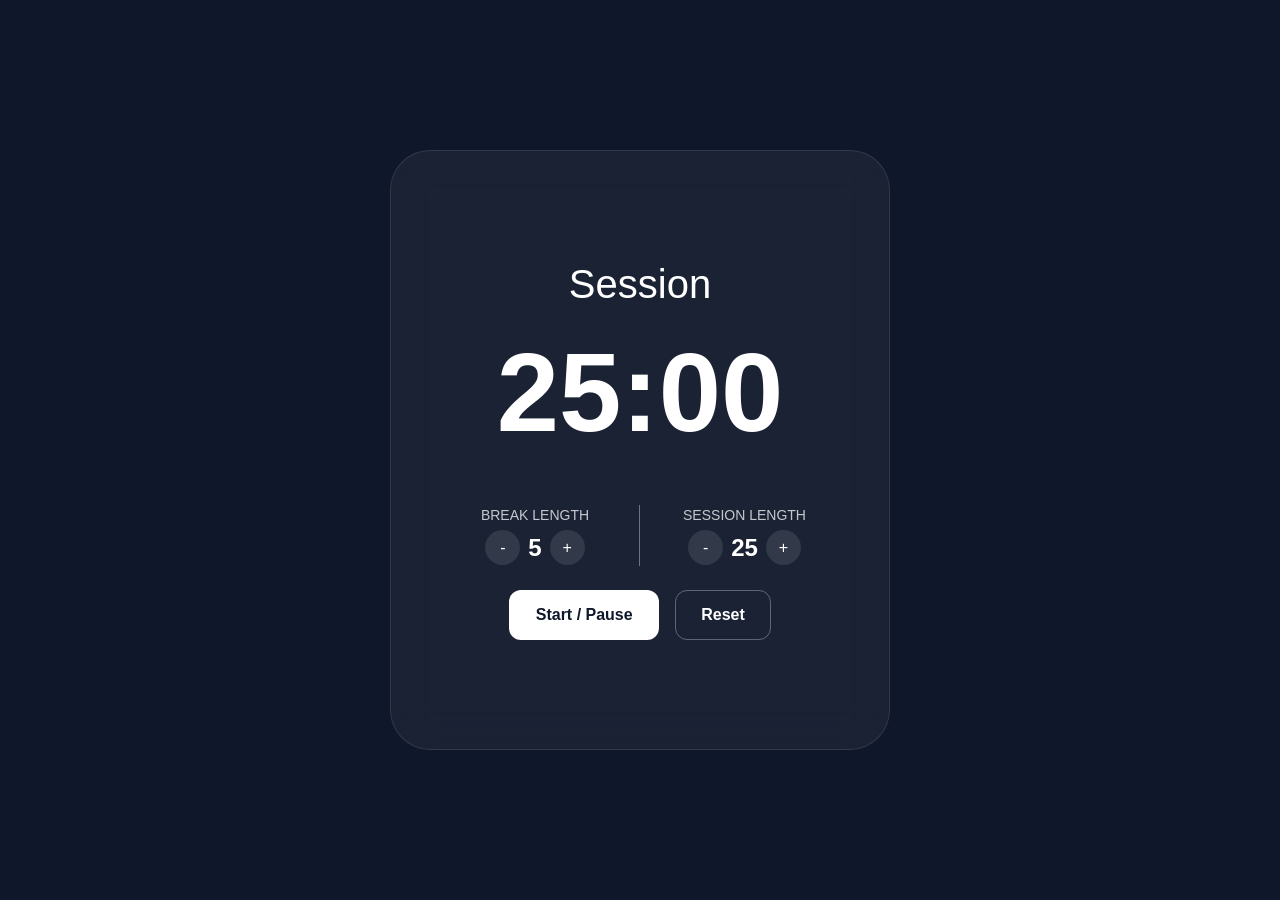
==== 14-Pomodoro-Clock/index.html @ e951568f "Add Pomodoro Clock with long-press logic and responsive UI" ====
<!DOCTYPE html>
<html lang="en">
<head>
    <meta charset="UTF-8">
    <meta name="viewport" content="width=device-width, initial-scale=1.0">
    <title>Pomodoro Focus | Raji's Edition</title>
    <link href="https://cdn.jsdelivr.net/npm/bootstrap@5.3.0/dist/css/bootstrap.min.css" rel="stylesheet">
    <link rel="stylesheet" href="style.css">
</head>
<body class="d-flex align-items-center justify-content-center vh-100">

    <div class="glass-panel text-center shadow-2xl" id="main-container">
        <h1 class="status-label mb-2" id="timer-label">Session</h1>
        
        <div class="time-main display-1 fw-bold mb-4" id="time-left">25:00</div>

        <div class="row mb-4">
            <div class="col-6 border-end border-secondary">
                <p class="small text-uppercase opacity-75 mb-1">Break Length</p>
                <div class="d-flex align-items-center justify-content-center gap-2">
                    <button class="ctrl-btn" id="break-decrement">-</button>
                    <span class="fs-4 fw-bold" id="break-length">5</span>
                    <button class="ctrl-btn" id="break-increment">+</button>
                </div>
            </div>
            <div class="col-6">
                <p class="small text-uppercase opacity-75 mb-1">Session Length</p>
                <div class="d-flex align-items-center justify-content-center gap-2">
                    <button class="ctrl-btn" id="session-decrement">-</button>
                    <span class="fs-4 fw-bold" id="session-length">25</span>
                    <button class="ctrl-btn" id="session-increment">+</button>
                </div>
            </div>
        </div>

        <div class="controls d-flex gap-3 justify-content-center">
            <button id="start_stop" class="action-btn main">Start / Pause</button>
            <button id="reset" class="action-btn outline">Reset</button>
        </div>
    </div>

    <audio id="beep" preload="auto" src="https://raw.githubusercontent.com/freeCodeCamp/cdn/master/build/testable-projects-fcc/audio/BeepSound.wav"></audio>

    <script src="script.js"></script>
</body>
</html>
---- 14-Pomodoro-Clock/style.css ----
:root {
    --session-color: #667eea;
    --break-color: #10b981;
}

body {
    background: #0f172a;
    font-family: 'Inter', sans-serif;
    color: white;
    margin: 0;
    overflow: hidden;
}

.glass-panel {
    background: rgba(255, 255, 255, 0.05);
    backdrop-filter: blur(20px);
    border: 1px solid rgba(255, 255, 255, 0.1);
    border-radius: 40px;
    padding: 40px;
    width: 500px;
    min-height: 600px;
    display: flex;
    flex-direction: column;
    align-items: center;
    justify-content: center;
    transition: all 0.5s ease;
}

.session-active { border-color: var(--session-color); box-shadow: 0 0 30px rgba(102, 126, 234, 0.15); }
.break-active { border-color: var(--break-color); box-shadow: 0 0 30px rgba(16, 185, 129, 0.15); }

.time-main {
    font-size: 7rem; 
    font-weight: 800;
    margin: 10px 0;
}

.row {
    width: 100%;
    margin: 20px 0;
}


.col-6 {
    display: flex;
    flex-direction: column;
    align-items: center;
    justify-content: center;
    text-align: center;
}

.ctrl-btn {
    background: rgba(255, 255, 255, 0.1);
    border: none;
    color: white;
    width: 35px;
    height: 35px;
    border-radius: 50%;
    cursor: pointer;
    transition: 0.2s;
    user-select: none;
}

.ctrl-btn:hover { background: rgba(255, 255, 255, 0.2); }

.action-btn {
    border-radius: 12px;
    padding: 12px 25px;
    font-weight: 700;
    cursor: pointer;
    transition: 0.3s;
    border: none;
}

#start_stop { background: white; color: #0f172a; width: 150px; }
#reset { background: transparent; color: white; border: 1px solid rgba(255, 255, 255, 0.3); }

.action-btn:hover { transform: translateY(-3px); }
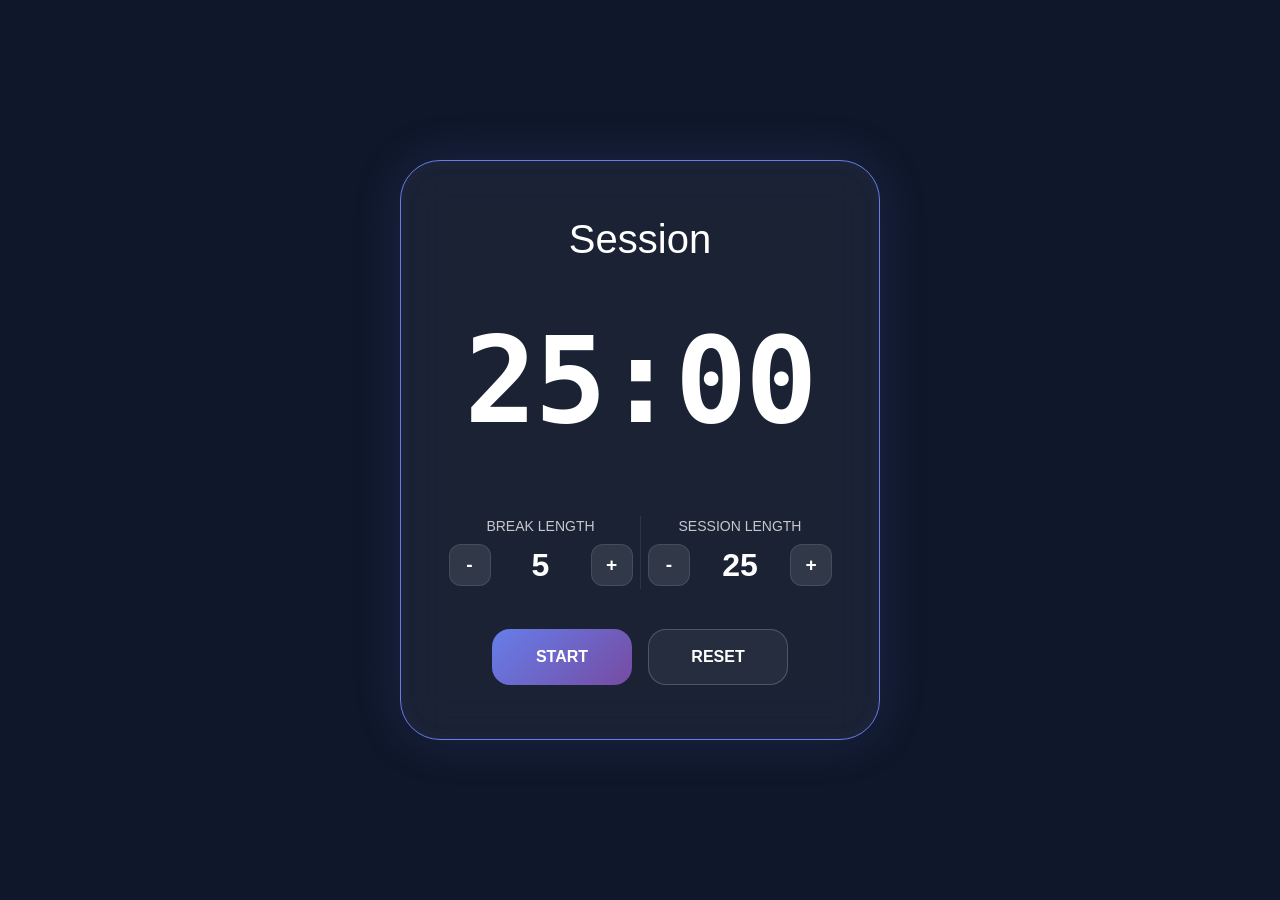
==== commit d0068e44: "Enhance Pomodoro Clock: Fix UI alignment, prevent layout shift, and add mobile touch support. Update" ====
--- a/14-Pomodoro-Clock/index.html
+++ b/14-Pomodoro-Clock/index.html
@@ -9,32 +9,32 @@
 </head>
 <body class="d-flex align-items-center justify-content-center vh-100">
 
-    <div class="glass-panel text-center shadow-2xl" id="main-container">
+    <div class="glass-panel text-center" id="main-container">
         <h1 class="status-label mb-2" id="timer-label">Session</h1>
         
-        <div class="time-main display-1 fw-bold mb-4" id="time-left">25:00</div>
+        <div class="time-main" id="time-left">25:00</div>
 
         <div class="row mb-4">
-            <div class="col-6 border-end border-secondary">
+            <div class="col-6">
                 <p class="small text-uppercase opacity-75 mb-1">Break Length</p>
                 <div class="d-flex align-items-center justify-content-center gap-2">
                     <button class="ctrl-btn" id="break-decrement">-</button>
-                    <span class="fs-4 fw-bold" id="break-length">5</span>
+                    <span id="break-length">5</span>
                     <button class="ctrl-btn" id="break-increment">+</button>
                 </div>
             </div>
-            <div class="col-6">
+            <div class="col-6 border-start border-secondary border-opacity-25">
                 <p class="small text-uppercase opacity-75 mb-1">Session Length</p>
                 <div class="d-flex align-items-center justify-content-center gap-2">
                     <button class="ctrl-btn" id="session-decrement">-</button>
-                    <span class="fs-4 fw-bold" id="session-length">25</span>
+                    <span id="session-length">25</span>
                     <button class="ctrl-btn" id="session-increment">+</button>
                 </div>
             </div>
         </div>
 
-        <div class="controls d-flex gap-3 justify-content-center">
-            <button id="start_stop" class="action-btn main">Start / Pause</button>
+        <div class="controls d-flex gap-3 justify-content-center mt-3">
+            <button id="start_stop" class="action-btn">Start</button>
             <button id="reset" class="action-btn outline">Reset</button>
         </div>
     </div>
--- a/14-Pomodoro-Clock/style.css
+++ b/14-Pomodoro-Clock/style.css
@@ -16,63 +16,100 @@
     backdrop-filter: blur(20px);
     border: 1px solid rgba(255, 255, 255, 0.1);
     border-radius: 40px;
-    padding: 40px;
-    width: 500px;
-    min-height: 600px;
+    padding: 50px 40px;
+    width: 90%;
+    max-width: 480px;
+    min-height: 580px;
     display: flex;
     flex-direction: column;
     align-items: center;
     justify-content: center;
-    transition: all 0.5s ease;
+    transition: all 0.6s cubic-bezier(0.4, 0, 0.2, 1);
 }
 
-.session-active { border-color: var(--session-color); box-shadow: 0 0 30px rgba(102, 126, 234, 0.15); }
-.break-active { border-color: var(--break-color); box-shadow: 0 0 30px rgba(16, 185, 129, 0.15); }
 
-.time-main {
-    font-size: 7rem; 
-    font-weight: 800;
-    margin: 10px 0;
+.session-active { 
+    border-color: var(--session-color); 
+    box-shadow: 0 0 50px rgba(102, 126, 234, 0.15), inset 0 0 20px rgba(102, 126, 234, 0.05); 
+}
+.break-active { 
+    border-color: var(--break-color); 
+    box-shadow: 0 0 50px rgba(16, 185, 129, 0.15), inset 0 0 20px rgba(16, 185, 129, 0.05); 
+}
+
+#time-left {
+    font-size: clamp(5rem, 18vw, 7.5rem);
+    font-weight: 900;
+    margin: 20px 0;
+    font-variant-numeric: tabular-nums;
+    font-family: 'JetBrains Mono', monospace;
+    letter-spacing: -2px;
 }
 
 .row {
     width: 100%;
-    margin: 20px 0;
+    margin: 25px 0;
+    display: flex;
+    align-items: flex-start;
+}
+
+.col-6 {
+    flex: 1;
+    display: flex;
+    flex-direction: column;
+    align-items: center;
+}
+
+#break-length, #session-length {
+    font-size: 2rem;
+    font-weight: 700;
+    margin: 0 15px; 
+    min-width: 50px; 
+    display: inline-block;
+    text-align: center; 
+    vertical-align: middle;
+}
+
+.d-flex.align-items-center.justify-content-center.gap-2 {
+    gap: 10px !important;
 }
 
 
-.col-6 {
+.ctrl-btn {
+    background: rgba(255, 255, 255, 0.1);
+    border: 1px solid rgba(255, 255, 255, 0.1);
+    color: white;
+    width: 42px;
+    height: 42px;
+    border-radius: 12px;
+    font-weight: bold;
+    cursor: pointer;
+    transition: 0.3s;
+    user-select: none;
     display: flex;
-    flex-direction: column;
     align-items: center;
     justify-content: center;
-    text-align: center;
+    font-size: 1.2rem;
 }
 
-.ctrl-btn {
-    background: rgba(255, 255, 255, 0.1);
+.ctrl-btn:hover { background: var(--session-color); border-color: transparent; }
+
+.action-btn {
+    background: linear-gradient(135deg, #667eea 0%, #764ba2 100%);
     border: none;
     color: white;
-    width: 35px;
-    height: 35px;
-    border-radius: 50%;
+    border-radius: 18px;
+    padding: 15px 35px;
+    font-weight: 700;
+    text-transform: uppercase;
     cursor: pointer;
-    transition: 0.2s;
-    user-select: none;
+    transition: all 0.3s ease;
+    min-width: 140px;
 }
 
-.ctrl-btn:hover { background: rgba(255, 255, 255, 0.2); }
-
-.action-btn {
-    border-radius: 12px;
-    padding: 12px 25px;
-    font-weight: 700;
-    cursor: pointer;
-    transition: 0.3s;
-    border: none;
+.action-btn.outline {
+    background: rgba(255, 255, 255, 0.05);
+    border: 1px solid rgba(255, 255, 255, 0.2);
 }
 
-#start_stop { background: white; color: #0f172a; width: 150px; }
-#reset { background: transparent; color: white; border: 1px solid rgba(255, 255, 255, 0.3); }
-
-.action-btn:hover { transform: translateY(-3px); }+.action-btn:hover { transform: translateY(-3px); box-shadow: 0 10px 20px rgba(0,0,0,0.2); }
